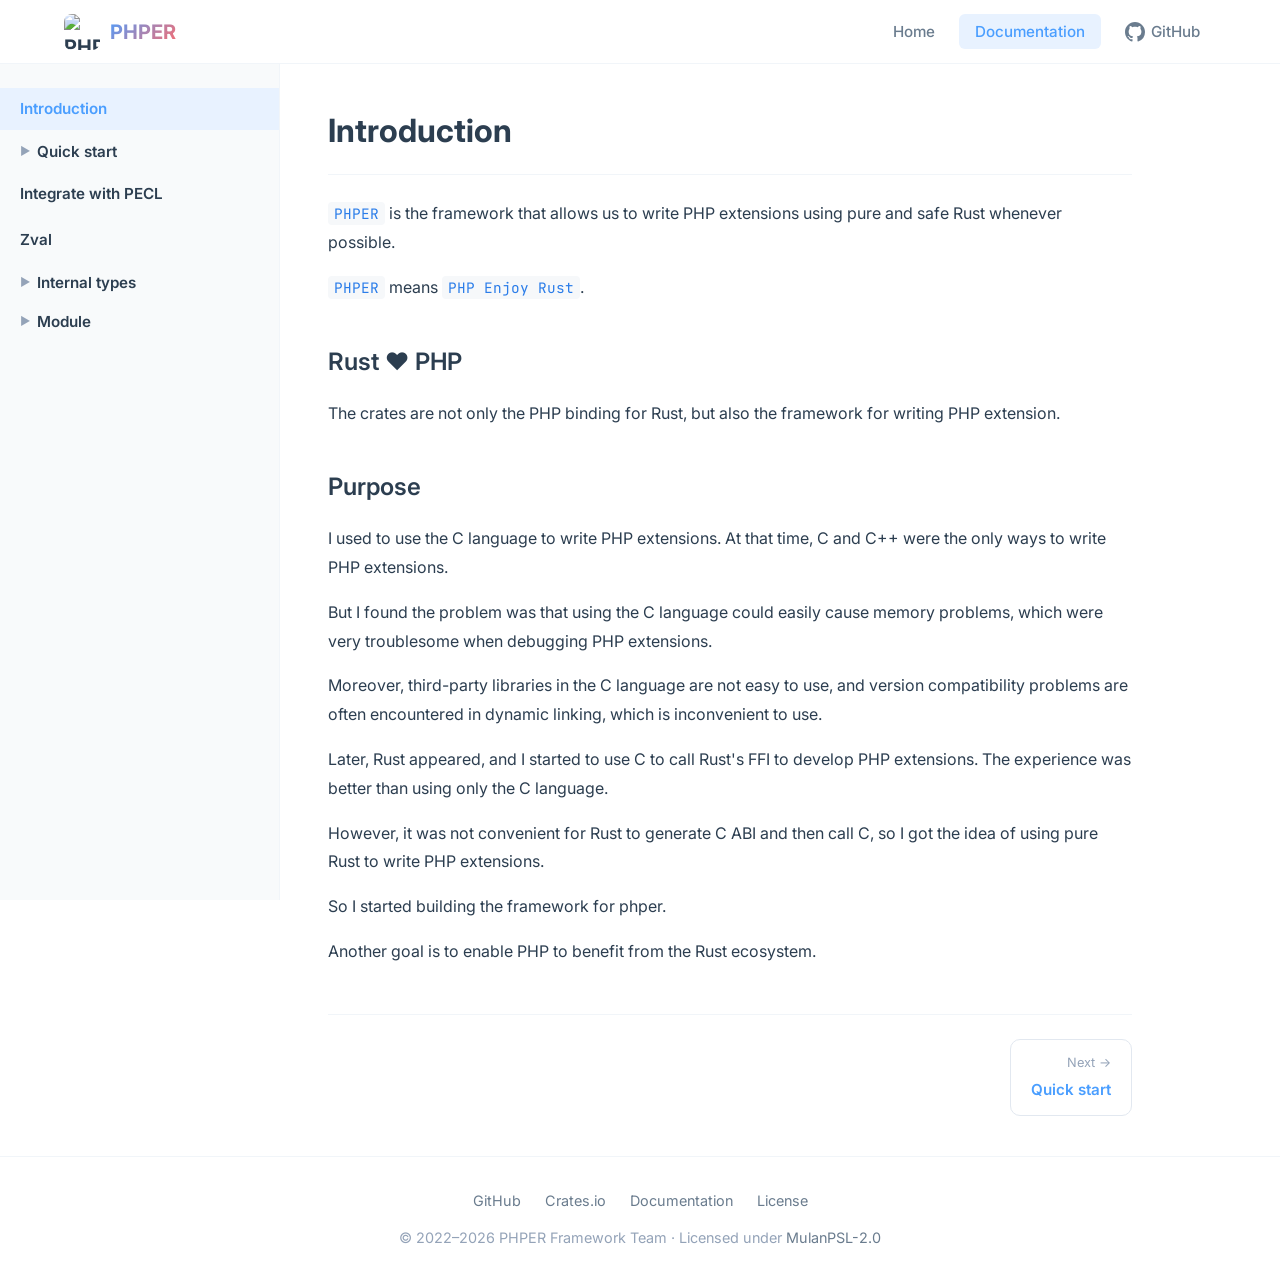
==== docs.html @ 309d1724 "feat: Add initial HTML structure for PHPER site - Created index.html with header, hero section, feat" ====
<!DOCTYPE html>
<html lang="en">
<head>
  <meta charset="UTF-8">
  <meta name="viewport" content="width=device-width, initial-scale=1.0">
  <title>Documentation — PHPER</title>
  <meta name="description" content="PHPER documentation — learn how to write PHP extensions in Rust.">
  <link rel="icon" href="https://avatars.githubusercontent.com/u/112468984?s=64&v=4" type="image/png">
  <link rel="preconnect" href="https://fonts.googleapis.com">
  <link rel="preconnect" href="https://fonts.gstatic.com" crossorigin>
  <link href="https://fonts.googleapis.com/css2?family=Inter:wght@400;500;600;700;800&family=JetBrains+Mono:wght@400;500&display=swap" rel="stylesheet">
  <link rel="stylesheet" href="css/style.css">
  <link rel="stylesheet" href="css/docs.css">
</head>
<body>

  <!-- ===== Header ===== -->
  <header class="site-header">
    <div class="header-inner">
      <a href="index.html" class="logo">
        <img src="https://avatars.githubusercontent.com/u/112468984?s=72&v=4" alt="PHPER Logo">
        <span>PHPER</span>
      </a>
      <nav>
        <ul class="nav-links">
          <li><a href="index.html">Home</a></li>
          <li><a href="docs.html" class="active">Documentation</a></li>
          <li>
            <a href="https://github.com/phper-framework/phper" target="_blank" rel="noopener" class="nav-github">
              <svg viewBox="0 0 16 16" fill="currentColor"><path d="M8 0C3.58 0 0 3.58 0 8c0 3.54 2.29 6.53 5.47 7.59.4.07.55-.17.55-.38 0-.19-.01-.82-.01-1.49-2.01.37-2.53-.49-2.69-.94-.09-.23-.48-.94-.82-1.13-.28-.15-.68-.52-.01-.53.63-.01 1.08.58 1.23.82.72 1.21 1.87.87 2.33.66.07-.52.28-.87.51-1.07-1.78-.2-3.64-.89-3.64-3.95 0-.87.31-1.59.82-2.15-.08-.2-.36-1.02.08-2.12 0 0 .67-.21 2.2.82.64-.18 1.32-.27 2-.27.68 0 1.36.09 2 .27 1.53-1.04 2.2-.82 2.2-.82.44 1.1.16 1.92.08 2.12.51.56.82 1.27.82 2.15 0 3.07-1.87 3.75-3.65 3.95.29.25.54.73.54 1.48 0 1.07-.01 1.93-.01 2.2 0 .21.15.46.55.38A8.013 8.013 0 0016 8c0-4.42-3.58-8-8-8z"/></svg>
              GitHub
            </a>
          </li>
        </ul>
      </nav>
    </div>
  </header>

  <div class="docs-layout">
    <!-- ===== Sidebar ===== -->
    <aside class="docs-sidebar" id="docsSidebar">
      <ul class="sidebar-nav" id="sidebarNav">
        <!-- Populated by docs.js from docs-data.js -->
      </ul>
    </aside>

    <!-- ===== Content ===== -->
    <main class="docs-content" id="docsContent">
      <p>Loading documentation...</p>
    </main>

    <!-- Mobile overlay -->
    <div class="sidebar-overlay" id="sidebarOverlay"></div>
  </div>

  <!-- Mobile sidebar toggle -->
  <button class="sidebar-toggle" id="sidebarToggle" aria-label="Toggle sidebar">☰</button>

  <!-- ===== Footer ===== -->
  <footer class="site-footer">
    <div class="footer-links">
      <a href="https://github.com/phper-framework/phper" target="_blank" rel="noopener">GitHub</a>
      <a href="https://crates.io/crates/phper" target="_blank" rel="noopener">Crates.io</a>
      <a href="docs.html">Documentation</a>
      <a href="https://github.com/phper-framework/phper/blob/master/LICENSE" target="_blank" rel="noopener">License</a>
    </div>
    <p>&copy; 2022–2026 PHPER Framework Team · Licensed under <a href="https://github.com/phper-framework/phper/blob/master/LICENSE" target="_blank" rel="noopener">MulanPSL-2.0</a></p>
  </footer>

  <script src="docs/docs-data.js"></script>
  <script src="js/docs.js"></script>
</body>
</html>
---- css/style.css ----
/* ===== CSS Variables (Fresh/Clean Theme) ===== */
:root {
  --color-primary: #4a9eff;
  --color-primary-light: #e8f2ff;
  --color-primary-dark: #2b7de9;
  --color-accent: #ff6b6b;
  --color-bg: #ffffff;
  --color-bg-soft: #f8fafb;
  --color-bg-muted: #f0f4f8;
  --color-text: #2c3e50;
  --color-text-light: #6a7c8e;
  --color-text-muted: #94a3b8;
  --color-border: #e2e8f0;
  --color-border-light: #f1f5f9;
  --color-code-bg: #f6f8fa;
  --color-success: #10b981;
  --color-warning: #f59e0b;
  --font-sans: 'Inter', -apple-system, BlinkMacSystemFont, 'Segoe UI', Roboto,
    sans-serif;
  --font-mono: 'JetBrains Mono', 'Fira Code', 'Consolas', monospace;
  --shadow-sm: 0 1px 2px rgba(0, 0, 0, 0.04);
  --shadow-md: 0 4px 12px rgba(0, 0, 0, 0.06);
  --shadow-lg: 0 8px 24px rgba(0, 0, 0, 0.08);
  --radius-sm: 6px;
  --radius-md: 10px;
  --radius-lg: 16px;
  --max-width: 1200px;
  --header-height: 64px;
}

/* ===== Reset & Base ===== */
*,
*::before,
*::after {
  margin: 0;
  padding: 0;
  box-sizing: border-box;
}

html {
  scroll-behavior: smooth;
  font-size: 16px;
}

body {
  font-family: var(--font-sans);
  color: var(--color-text);
  background-color: var(--color-bg);
  line-height: 1.7;
  -webkit-font-smoothing: antialiased;
  -moz-osx-font-smoothing: grayscale;
}

a {
  color: var(--color-primary);
  text-decoration: none;
  transition: color 0.2s ease;
}

a:hover {
  color: var(--color-primary-dark);
}

img {
  max-width: 100%;
  display: block;
}

code {
  font-family: var(--font-mono);
  font-size: 0.9em;
  background: var(--color-code-bg);
  padding: 2px 6px;
  border-radius: 4px;
  color: var(--color-primary-dark);
}

/* ===== Header / Navigation ===== */
.site-header {
  position: sticky;
  top: 0;
  z-index: 100;
  height: var(--header-height);
  background: rgba(255, 255, 255, 0.92);
  backdrop-filter: blur(12px);
  border-bottom: 1px solid var(--color-border-light);
  display: flex;
  align-items: center;
}

.header-inner {
  max-width: var(--max-width);
  width: 100%;
  margin: 0 auto;
  padding: 0 24px;
  display: flex;
  align-items: center;
  justify-content: space-between;
}

.logo {
  display: flex;
  align-items: center;
  gap: 10px;
  font-weight: 700;
  font-size: 1.25rem;
  color: var(--color-text);
}

.logo img {
  width: 36px;
  height: 36px;
  border-radius: 8px;
}

.logo span {
  background: linear-gradient(135deg, var(--color-primary), var(--color-accent));
  -webkit-background-clip: text;
  -webkit-text-fill-color: transparent;
  background-clip: text;
}

.nav-links {
  display: flex;
  align-items: center;
  gap: 8px;
  list-style: none;
}

.nav-links a {
  padding: 8px 16px;
  border-radius: var(--radius-sm);
  font-size: 0.95rem;
  font-weight: 500;
  color: var(--color-text-light);
  transition: all 0.2s ease;
}

.nav-links a:hover,
.nav-links a.active {
  color: var(--color-primary);
  background: var(--color-primary-light);
}

.nav-github {
  display: flex;
  align-items: center;
  gap: 6px;
}

.nav-github svg {
  width: 20px;
  height: 20px;
}

/* ===== Hero Section ===== */
.hero {
  text-align: center;
  padding: 80px 24px 60px;
  background: linear-gradient(180deg, var(--color-bg-soft) 0%, var(--color-bg) 100%);
}

.hero-logo {
  width: 120px;
  height: 120px;
  margin: 0 auto 24px;
  border-radius: 24px;
  box-shadow: var(--shadow-lg);
}

.hero h1 {
  font-size: 2.8rem;
  font-weight: 800;
  letter-spacing: -0.02em;
  margin-bottom: 8px;
}

.hero h1 .highlight {
  background: linear-gradient(135deg, var(--color-primary), var(--color-accent));
  -webkit-background-clip: text;
  -webkit-text-fill-color: transparent;
  background-clip: text;
}

.hero .tagline {
  font-size: 1.25rem;
  color: var(--color-text-light);
  max-width: 600px;
  margin: 0 auto 32px;
}

.hero-badges {
  display: flex;
  justify-content: center;
  gap: 8px;
  margin-bottom: 36px;
  flex-wrap: wrap;
}

.hero-badges img {
  display: inline-block;
  height: 22px;
}

.hero-actions {
  display: flex;
  justify-content: center;
  gap: 12px;
  flex-wrap: wrap;
}

.btn {
  display: inline-flex;
  align-items: center;
  gap: 8px;
  padding: 12px 24px;
  border-radius: var(--radius-md);
  font-weight: 600;
  font-size: 0.95rem;
  transition: all 0.2s ease;
  border: none;
  cursor: pointer;
}

.btn-primary {
  background: var(--color-primary);
  color: #fff;
  box-shadow: 0 2px 8px rgba(74, 158, 255, 0.3);
}

.btn-primary:hover {
  background: var(--color-primary-dark);
  color: #fff;
  transform: translateY(-1px);
  box-shadow: 0 4px 12px rgba(74, 158, 255, 0.4);
}

.btn-outline {
  background: transparent;
  color: var(--color-text);
  border: 1.5px solid var(--color-border);
}

.btn-outline:hover {
  border-color: var(--color-primary);
  color: var(--color-primary);
  background: var(--color-primary-light);
}

/* ===== Features Section ===== */
.features {
  max-width: var(--max-width);
  margin: 0 auto;
  padding: 80px 24px;
}

.features h2 {
  text-align: center;
  font-size: 2rem;
  font-weight: 700;
  margin-bottom: 48px;
}

.features-grid {
  display: grid;
  grid-template-columns: repeat(auto-fit, minmax(280px, 1fr));
  gap: 24px;
}

.feature-card {
  padding: 28px;
  border-radius: var(--radius-lg);
  border: 1px solid var(--color-border-light);
  background: var(--color-bg);
  transition: all 0.25s ease;
}

.feature-card:hover {
  border-color: var(--color-primary);
  box-shadow: var(--shadow-md);
  transform: translateY(-2px);
}

.feature-icon {
  width: 48px;
  height: 48px;
  border-radius: 12px;
  background: var(--color-primary-light);
  display: flex;
  align-items: center;
  justify-content: center;
  font-size: 1.5rem;
  margin-bottom: 16px;
}

.feature-card h3 {
  font-size: 1.15rem;
  font-weight: 600;
  margin-bottom: 8px;
}

.feature-card p {
  color: var(--color-text-light);
  font-size: 0.95rem;
  line-height: 1.6;
}

/* ===== Compatibility Table Section ===== */
.compatibility {
  background: var(--color-bg-soft);
  padding: 80px 24px;
}

.compatibility-inner {
  max-width: var(--max-width);
  margin: 0 auto;
}

.compatibility h2 {
  text-align: center;
  font-size: 2rem;
  font-weight: 700;
  margin-bottom: 48px;
}

.compat-table {
  max-width: 600px;
  margin: 0 auto;
  border-collapse: collapse;
  width: 100%;
  background: var(--color-bg);
  border-radius: var(--radius-md);
  overflow: hidden;
  box-shadow: var(--shadow-sm);
}

.compat-table th,
.compat-table td {
  padding: 12px 20px;
  text-align: left;
  border-bottom: 1px solid var(--color-border-light);
}

.compat-table th {
  background: var(--color-bg-muted);
  font-weight: 600;
  font-size: 0.9rem;
  color: var(--color-text-light);
  text-transform: uppercase;
  letter-spacing: 0.03em;
}

.compat-table td {
  font-size: 0.95rem;
}

.compat-table tr:last-child td {
  border-bottom: none;
}

/* ===== Examples Section ===== */
.examples {
  max-width: var(--max-width);
  margin: 0 auto;
  padding: 80px 24px;
}

.examples h2 {
  text-align: center;
  font-size: 2rem;
  font-weight: 700;
  margin-bottom: 16px;
}

.examples .subtitle {
  text-align: center;
  color: var(--color-text-light);
  margin-bottom: 48px;
}

.code-example {
  max-width: 800px;
  margin: 0 auto;
  background: #1e293b;
  border-radius: var(--radius-lg);
  overflow: hidden;
  box-shadow: var(--shadow-lg);
}

.code-header {
  display: flex;
  align-items: center;
  gap: 8px;
  padding: 12px 16px;
  background: #0f172a;
}

.code-dot {
  width: 12px;
  height: 12px;
  border-radius: 50%;
}

.code-dot.red { background: #ef4444; }
.code-dot.yellow { background: #f59e0b; }
.code-dot.green { background: #10b981; }

.code-example pre {
  padding: 20px 24px;
  overflow-x: auto;
  font-size: 0.9rem;
  line-height: 1.7;
}

.code-example code {
  background: transparent;
  color: #e2e8f0;
  padding: 0;
  border-radius: 0;
  font-size: inherit;
}

/* Syntax colors */
.code-example .kw { color: #c084fc; }
.code-example .fn { color: #60a5fa; }
.code-example .str { color: #86efac; }
.code-example .cm { color: #64748b; }
.code-example .mac { color: #fbbf24; }
.code-example .ty { color: #67e8f9; }

/* ===== Projects Section ===== */
.projects {
  background: var(--color-bg-soft);
  padding: 80px 24px;
}

.projects-inner {
  max-width: var(--max-width);
  margin: 0 auto;
}

.projects h2 {
  text-align: center;
  font-size: 2rem;
  font-weight: 700;
  margin-bottom: 48px;
}

.projects-grid {
  display: grid;
  grid-template-columns: repeat(auto-fit, minmax(320px, 1fr));
  gap: 24px;
  max-width: 800px;
  margin: 0 auto;
}

.project-card {
  padding: 24px;
  border-radius: var(--radius-md);
  border: 1px solid var(--color-border-light);
  background: var(--color-bg);
  transition: all 0.2s ease;
}

.project-card:hover {
  border-color: var(--color-primary);
  box-shadow: var(--shadow-md);
}

.project-card h3 {
  font-size: 1.05rem;
  margin-bottom: 8px;
}

.project-card h3 a {
  color: var(--color-text);
}

.project-card h3 a:hover {
  color: var(--color-primary);
}

.project-card p {
  color: var(--color-text-light);
  font-size: 0.9rem;
  line-height: 1.5;
}

/* ===== Footer ===== */
.site-footer {
  border-top: 1px solid var(--color-border-light);
  padding: 32px 24px;
  text-align: center;
  color: var(--color-text-muted);
  font-size: 0.9rem;
}

.site-footer a {
  color: var(--color-text-light);
}

.site-footer a:hover {
  color: var(--color-primary);
}

.footer-links {
  display: flex;
  justify-content: center;
  gap: 24px;
  margin-bottom: 12px;
}

/* ===== Responsive ===== */
@media (max-width: 768px) {
  .hero h1 {
    font-size: 2rem;
  }

  .hero .tagline {
    font-size: 1.05rem;
  }

  .nav-links {
    gap: 4px;
  }

  .nav-links a {
    padding: 6px 10px;
    font-size: 0.9rem;
  }

  .features-grid {
    grid-template-columns: 1fr;
  }

  .hero-actions {
    flex-direction: column;
    align-items: center;
  }

  .header-inner {
    padding: 0 16px;
  }
}
---- css/docs.css ----
/* ===== Documentation Page Layout ===== */
.docs-layout {
  display: flex;
  min-height: calc(100vh - var(--header-height));
}

/* ===== Sidebar ===== */
.docs-sidebar {
  width: 280px;
  flex-shrink: 0;
  border-right: 1px solid var(--color-border-light);
  background: var(--color-bg-soft);
  padding: 24px 0;
  overflow-y: auto;
  position: sticky;
  top: var(--header-height);
  height: calc(100vh - var(--header-height));
}

.sidebar-nav {
  list-style: none;
}

.sidebar-section {
  margin-bottom: 4px;
}

.sidebar-section-title {
  display: flex;
  align-items: center;
  gap: 6px;
  padding: 8px 20px;
  font-size: 0.95rem;
  font-weight: 600;
  color: var(--color-text);
  cursor: pointer;
  transition: all 0.2s ease;
  border: none;
  background: none;
  width: 100%;
  text-align: left;
  font-family: inherit;
}

.sidebar-section-title:hover {
  color: var(--color-primary);
  background: var(--color-bg-muted);
}

.sidebar-section-title.active {
  color: var(--color-primary);
}

.sidebar-section-title .arrow {
  font-size: 0.7rem;
  transition: transform 0.2s ease;
  color: var(--color-text-muted);
}

.sidebar-section-title.expanded .arrow {
  transform: rotate(90deg);
}

.sidebar-children {
  list-style: none;
  overflow: hidden;
  max-height: 0;
  transition: max-height 0.3s ease;
}

.sidebar-children.expanded {
  max-height: 500px;
}

.sidebar-children a {
  display: block;
  padding: 6px 20px 6px 40px;
  font-size: 0.9rem;
  color: var(--color-text-light);
  transition: all 0.2s ease;
}

.sidebar-children a:hover {
  color: var(--color-primary);
  background: var(--color-bg-muted);
}

.sidebar-children a.active {
  color: var(--color-primary);
  background: var(--color-primary-light);
  font-weight: 500;
}

.sidebar-link {
  display: block;
  padding: 8px 20px;
  font-size: 0.95rem;
  font-weight: 600;
  color: var(--color-text);
  transition: all 0.2s ease;
}

.sidebar-link:hover {
  color: var(--color-primary);
  background: var(--color-bg-muted);
}

.sidebar-link.active {
  color: var(--color-primary);
  background: var(--color-primary-light);
}

/* ===== Main Content ===== */
.docs-content {
  flex: 1;
  min-width: 0;
  padding: 40px 48px;
  max-width: 900px;
  counter-reset: doc-ol;
}

.docs-content h1 {
  font-size: 2rem;
  font-weight: 700;
  margin-bottom: 24px;
  padding-bottom: 16px;
  border-bottom: 1px solid var(--color-border-light);
}

.docs-content h2 {
  font-size: 1.5rem;
  font-weight: 600;
  margin-top: 40px;
  margin-bottom: 16px;
  color: var(--color-text);
  counter-reset: doc-ol;
}

.docs-content h3 {
  font-size: 1.2rem;
  font-weight: 600;
  margin-top: 32px;
  margin-bottom: 12px;
}

.docs-content p {
  margin-bottom: 16px;
  color: var(--color-text);
  line-height: 1.8;
}

.docs-content ul,
.docs-content ol {
  margin-bottom: 16px;
  padding-left: 24px;
}

.docs-content ol {
  list-style: none;
  counter-reset: none;
}

.docs-content ol li {
  counter-increment: doc-ol;
  position: relative;
}

.docs-content ol li::before {
  content: counter(doc-ol) ".";
  position: absolute;
  left: -24px;
  font-weight: 600;
  color: var(--color-primary);
}

.docs-content li {
  margin-bottom: 8px;
  line-height: 1.7;
}

.docs-content blockquote {
  margin: 16px 0;
  padding: 12px 20px;
  border-left: 4px solid var(--color-primary);
  background: var(--color-primary-light);
  border-radius: 0 var(--radius-sm) var(--radius-sm) 0;
  color: var(--color-text);
}

.docs-content blockquote p:last-child {
  margin-bottom: 0;
}

.docs-content pre {
  margin: 16px 0;
  background: #1e293b;
  border-radius: var(--radius-md);
  padding: 20px 24px;
  overflow-x: auto;
  box-shadow: var(--shadow-sm);
}

.docs-content pre code {
  background: transparent;
  color: #e2e8f0;
  padding: 0;
  border-radius: 0;
  font-size: 0.88rem;
  line-height: 1.7;
}

.docs-content table {
  width: 100%;
  border-collapse: collapse;
  margin: 16px 0;
  background: var(--color-bg);
  border-radius: var(--radius-md);
  overflow: hidden;
  box-shadow: var(--shadow-sm);
  border: 1px solid var(--color-border-light);
}

.docs-content th,
.docs-content td {
  padding: 10px 16px;
  text-align: left;
  border-bottom: 1px solid var(--color-border-light);
}

.docs-content th {
  background: var(--color-bg-muted);
  font-weight: 600;
  font-size: 0.9rem;
  color: var(--color-text-light);
}

.docs-content a {
  color: var(--color-primary);
  text-decoration: underline;
  text-decoration-color: rgba(74, 158, 255, 0.3);
  text-underline-offset: 2px;
}

.docs-content a:hover {
  text-decoration-color: var(--color-primary);
}

/* Doc navigation (prev/next) */
.doc-nav {
  display: flex;
  justify-content: space-between;
  margin-top: 48px;
  padding-top: 24px;
  border-top: 1px solid var(--color-border-light);
  gap: 16px;
}

.doc-nav a {
  display: flex;
  flex-direction: column;
  padding: 12px 20px;
  border-radius: var(--radius-md);
  border: 1px solid var(--color-border);
  transition: all 0.2s ease;
  text-decoration: none;
  max-width: 50%;
}

.doc-nav a:hover {
  border-color: var(--color-primary);
  background: var(--color-primary-light);
}

.doc-nav .label {
  font-size: 0.8rem;
  color: var(--color-text-muted);
  margin-bottom: 4px;
}

.doc-nav .title {
  font-weight: 600;
  font-size: 0.95rem;
}

/* Mobile sidebar toggle */
.sidebar-toggle {
  display: none;
  position: fixed;
  bottom: 24px;
  right: 24px;
  z-index: 200;
  width: 48px;
  height: 48px;
  border-radius: 50%;
  background: var(--color-primary);
  color: #fff;
  border: none;
  font-size: 1.2rem;
  cursor: pointer;
  box-shadow: var(--shadow-lg);
  align-items: center;
  justify-content: center;
}

/* ===== Responsive ===== */
@media (max-width: 768px) {
  .docs-sidebar {
    position: fixed;
    left: -280px;
    top: var(--header-height);
    z-index: 150;
    transition: left 0.3s ease;
    box-shadow: var(--shadow-lg);
  }

  .docs-sidebar.open {
    left: 0;
  }

  .sidebar-toggle {
    display: flex;
  }

  .sidebar-overlay {
    display: none;
    position: fixed;
    inset: 0;
    background: rgba(0, 0, 0, 0.3);
    z-index: 140;
  }

  .sidebar-overlay.open {
    display: block;
  }

  .docs-content {
    padding: 24px 16px;
  }
}

/* ===== Pygments Code Highlighting (Monokai Theme) ===== */
.docs-content .highlight {
  background: #272822;
  color: #F8F8F2;
  border-radius: var(--radius-md);
  padding: 20px 24px;
  overflow-x: auto;
  margin: 16px 0;
}

.docs-content .highlight pre {
  background: transparent;
  padding: 0;
  margin: 0;
  box-shadow: none;
}

.docs-content .highlight pre code {
  color: #F8F8F2;
  line-height: 1.7;
}

.highlight .hll { background-color: #49483e }
.highlight .c { color: #959077 } /* Comment */
.highlight .err { color: #ED007E; background-color: #1E0010 } /* Error */
.highlight .esc { color: #F8F8F2 } /* Escape */
.highlight .g { color: #F8F8F2 } /* Generic */
.highlight .k { color: #66D9EF } /* Keyword */
.highlight .l { color: #AE81FF } /* Literal */
.highlight .n { color: #F8F8F2 } /* Name */
.highlight .o { color: #FF4689 } /* Operator */
.highlight .x { color: #F8F8F2 } /* Other */
.highlight .p { color: #F8F8F2 } /* Punctuation */
.highlight .ch { color: #959077 } /* Comment.Hashbang */
.highlight .cm { color: #959077 } /* Comment.Multiline */
.highlight .cp { color: #959077 } /* Comment.Preproc */
.highlight .cpf { color: #959077 } /* Comment.PreprocFile */
.highlight .c1 { color: #959077 } /* Comment.Single */
.highlight .cs { color: #959077 } /* Comment.Special */
.highlight .gd { color: #FF4689 } /* Generic.Deleted */
.highlight .ge { color: #F8F8F2; font-style: italic } /* Generic.Emph */
.highlight .ges { color: #F8F8F2; font-weight: bold; font-style: italic } /* Generic.EmphStrong */
.highlight .gr { color: #F8F8F2 } /* Generic.Error */
.highlight .gh { color: #F8F8F2 } /* Generic.Heading */
.highlight .gi { color: #A6E22E } /* Generic.Inserted */
.highlight .go { color: #66D9EF } /* Generic.Output */
.highlight .gp { color: #FF4689; font-weight: bold } /* Generic.Prompt */
.highlight .gs { color: #F8F8F2; font-weight: bold } /* Generic.Strong */
.highlight .gu { color: #959077 } /* Generic.Subheading */
.highlight .gt { color: #F8F8F2 } /* Generic.Traceback */
.highlight .kc { color: #66D9EF } /* Keyword.Constant */
.highlight .kd { color: #66D9EF } /* Keyword.Declaration */
.highlight .kn { color: #FF4689 } /* Keyword.Namespace */
.highlight .kp { color: #66D9EF } /* Keyword.Pseudo */
.highlight .kr { color: #66D9EF } /* Keyword.Reserved */
.highlight .kt { color: #66D9EF } /* Keyword.Type */
.highlight .ld { color: #E6DB74 } /* Literal.Date */
.highlight .m { color: #AE81FF } /* Literal.Number */
.highlight .s { color: #E6DB74 } /* Literal.String */
.highlight .na { color: #A6E22E } /* Name.Attribute */
.highlight .nb { color: #F8F8F2 } /* Name.Builtin */
.highlight .nc { color: #A6E22E } /* Name.Class */
.highlight .no { color: #66D9EF } /* Name.Constant */
.highlight .nd { color: #A6E22E } /* Name.Decorator */
.highlight .ni { color: #F8F8F2 } /* Name.Entity */
.highlight .ne { color: #A6E22E } /* Name.Exception */
.highlight .nf { color: #A6E22E } /* Name.Function */
.highlight .nl { color: #F8F8F2 } /* Name.Label */
.highlight .nn { color: #F8F8F2 } /* Name.Namespace */
.highlight .nx { color: #A6E22E } /* Name.Other */
.highlight .py { color: #F8F8F2 } /* Name.Property */
.highlight .nt { color: #FF4689 } /* Name.Tag */
.highlight .nv { color: #F8F8F2 } /* Name.Variable */
.highlight .ow { color: #FF4689 } /* Operator.Word */
.highlight .pm { color: #F8F8F2 } /* Punctuation.Marker */
.highlight .w { color: #F8F8F2 } /* Text.Whitespace */
.highlight .mb { color: #AE81FF } /* Literal.Number.Bin */
.highlight .mf { color: #AE81FF } /* Literal.Number.Float */
.highlight .mh { color: #AE81FF } /* Literal.Number.Hex */
.highlight .mi { color: #AE81FF } /* Literal.Number.Integer */
.highlight .mo { color: #AE81FF } /* Literal.Number.Oct */
.highlight .sa { color: #E6DB74 } /* Literal.String.Affix */
.highlight .sb { color: #E6DB74 } /* Literal.String.Backtick */
.highlight .sc { color: #E6DB74 } /* Literal.String.Char */
.highlight .dl { color: #E6DB74 } /* Literal.String.Delimiter */
.highlight .sd { color: #E6DB74 } /* Literal.String.Doc */
.highlight .s2 { color: #E6DB74 } /* Literal.String.Double */
.highlight .se { color: #AE81FF } /* Literal.String.Escape */
.highlight .sh { color: #E6DB74 } /* Literal.String.Heredoc */
.highlight .si { color: #E6DB74 } /* Literal.String.Interpol */
.highlight .sx { color: #E6DB74 } /* Literal.String.Other */
.highlight .sr { color: #E6DB74 } /* Literal.String.Regex */
.highlight .s1 { color: #E6DB74 } /* Literal.String.Single */
.highlight .ss { color: #E6DB74 } /* Literal.String.Symbol */
.highlight .bp { color: #F8F8F2 } /* Name.Builtin.Pseudo */
.highlight .fm { color: #A6E22E } /* Name.Function.Magic */
.highlight .vc { color: #F8F8F2 } /* Name.Variable.Class */
.highlight .vg { color: #F8F8F2 } /* Name.Variable.Global */
.highlight .vi { color: #F8F8F2 } /* Name.Variable.Instance */
.highlight .vm { color: #F8F8F2 } /* Name.Variable.Magic */
.highlight .il { color: #AE81FF } /* Literal.Number.Integer.Long */
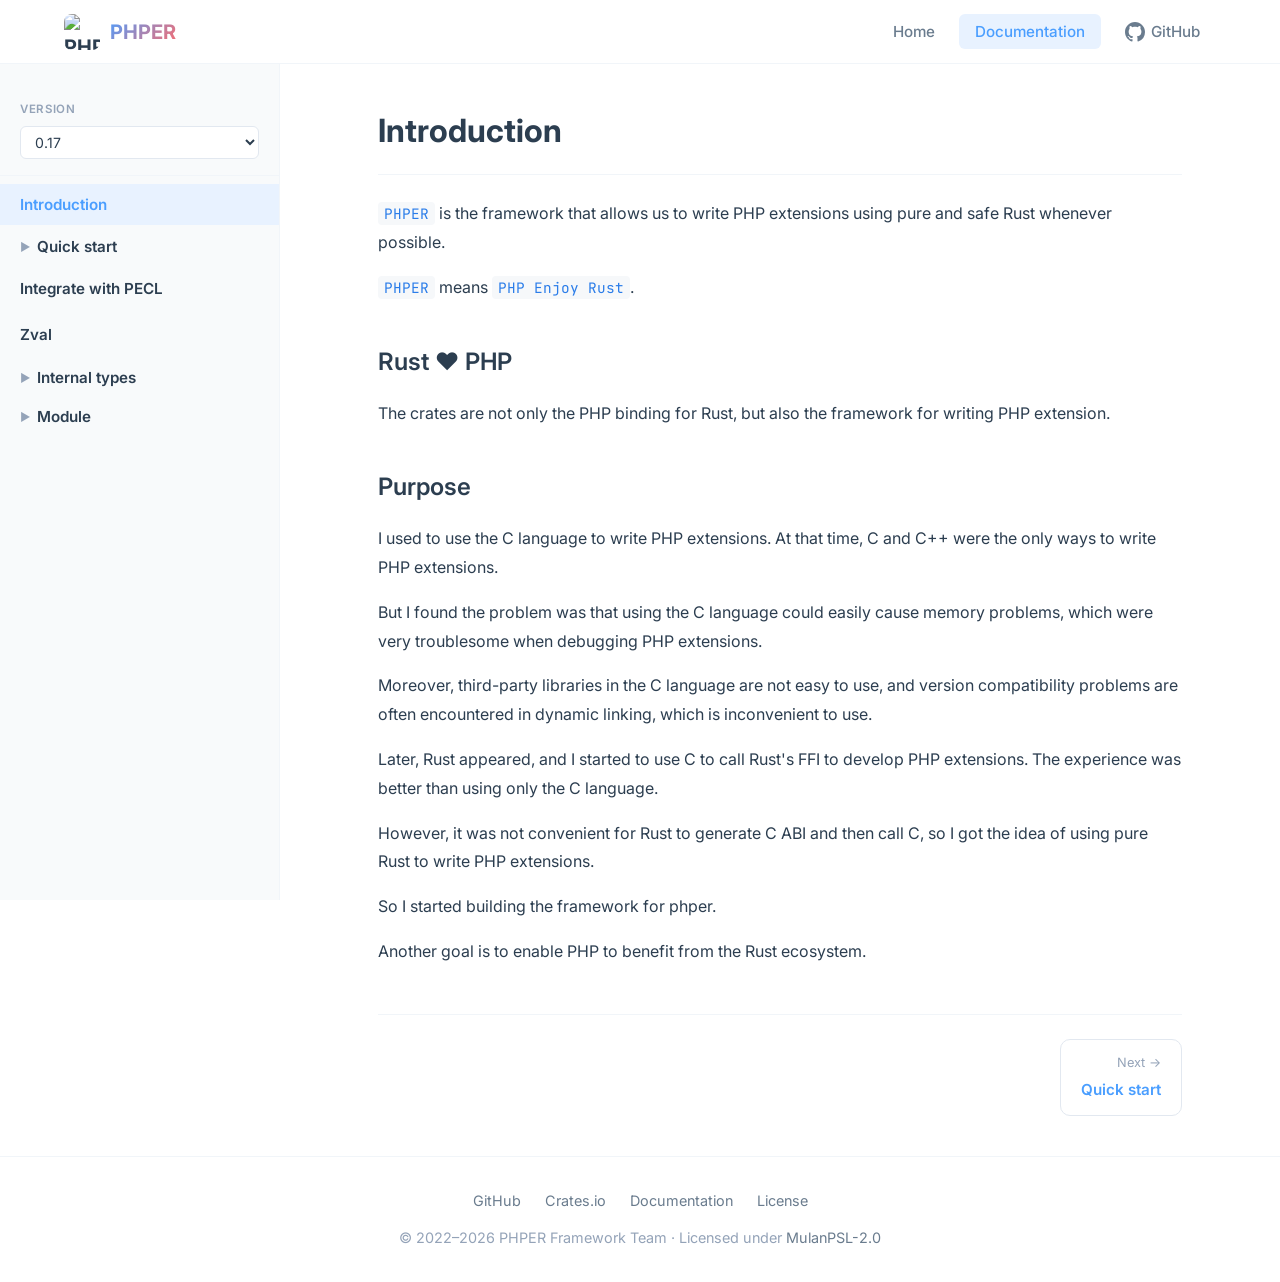
==== commit 598c2ba7: "feat(docs): add versioning support for documentation - Introduced versioning for documentation by cr" ====
--- a/docs.html
+++ b/docs.html
@@ -39,8 +39,13 @@
   <div class="docs-layout">
     <!-- ===== Sidebar ===== -->
     <aside class="docs-sidebar" id="docsSidebar">
+      <!-- Version selector (hidden until versions.js provides data) -->
+      <div class="sidebar-version-selector" id="versionWrapper" style="display:none">
+        <label for="versionSelect">Version</label>
+        <select id="versionSelect"></select>
+      </div>
       <ul class="sidebar-nav" id="sidebarNav">
-        <!-- Populated by docs.js from docs-data.js -->
+        <!-- Populated by docs.js -->
       </ul>
     </aside>
 
@@ -67,7 +72,7 @@
     <p>&copy; 2022–2026 PHPER Framework Team · Licensed under <a href="https://github.com/phper-framework/phper/blob/master/LICENSE" target="_blank" rel="noopener">MulanPSL-2.0</a></p>
   </footer>
 
-  <script src="docs/docs-data.js"></script>
+  <script src="docs/versions.js"></script>
   <script src="js/docs.js"></script>
 </body>
 </html>
--- a/css/docs.css
+++ b/css/docs.css
@@ -2,6 +2,43 @@
 .docs-layout {
   display: flex;
   min-height: calc(100vh - var(--header-height));
+  max-width: 1440px;
+  margin: 0 auto;
+  width: 100%;
+}
+
+/* ===== Sidebar Version Selector ===== */
+.sidebar-version-selector {
+  padding: 12px 20px 16px;
+  border-bottom: 1px solid var(--color-border-light);
+  margin-bottom: 8px;
+}
+
+.sidebar-version-selector label {
+  display: block;
+  font-size: 0.72rem;
+  font-weight: 600;
+  color: var(--color-text-muted);
+  text-transform: uppercase;
+  letter-spacing: 0.06em;
+  margin-bottom: 6px;
+}
+
+.sidebar-version-selector select {
+  width: 100%;
+  padding: 6px 10px;
+  border: 1px solid var(--color-border);
+  border-radius: var(--radius-sm);
+  background: var(--color-bg);
+  color: var(--color-text);
+  font-size: 0.88rem;
+  font-family: inherit;
+  cursor: pointer;
+}
+
+.sidebar-version-selector select:focus {
+  outline: 2px solid var(--color-primary);
+  outline-offset: 1px;
 }
 
 /* ===== Sidebar ===== */
@@ -116,6 +153,7 @@
   min-width: 0;
   padding: 40px 48px;
   max-width: 900px;
+  margin: 0 auto;
   counter-reset: doc-ol;
 }
 
